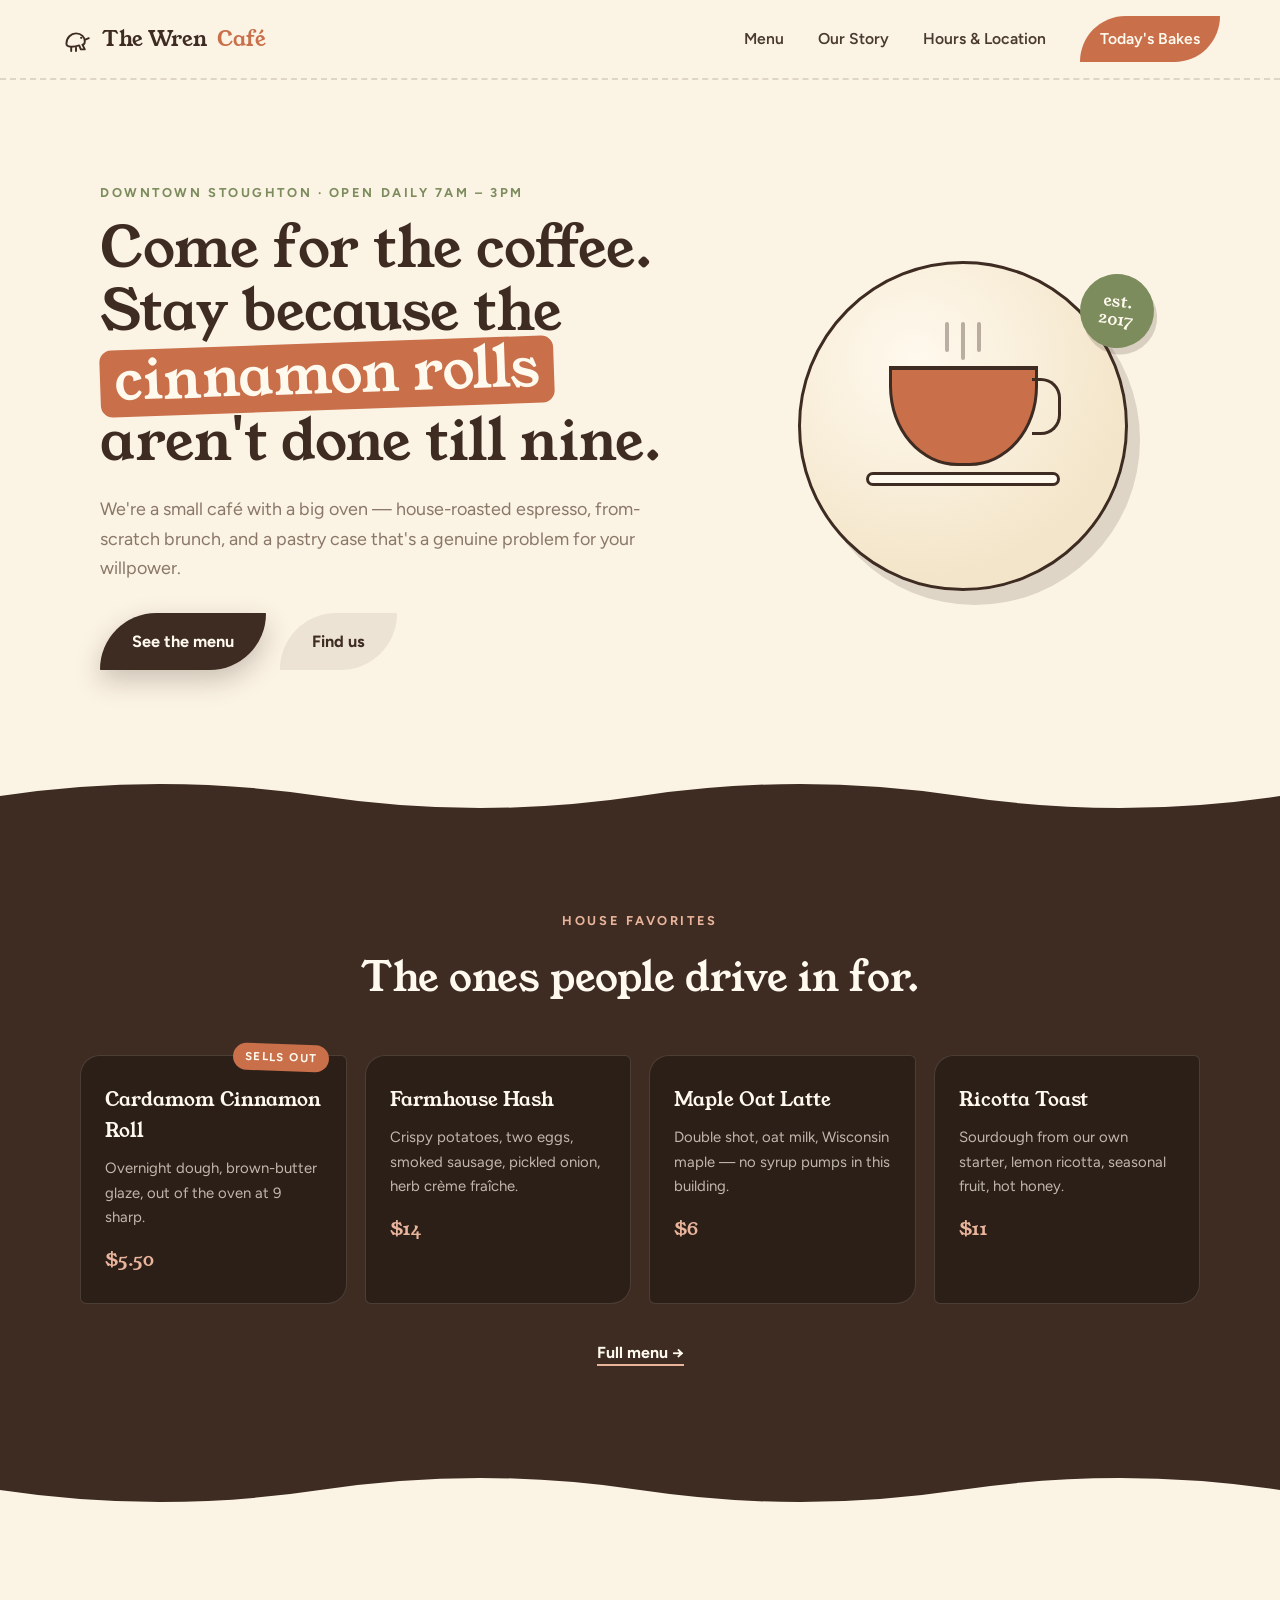
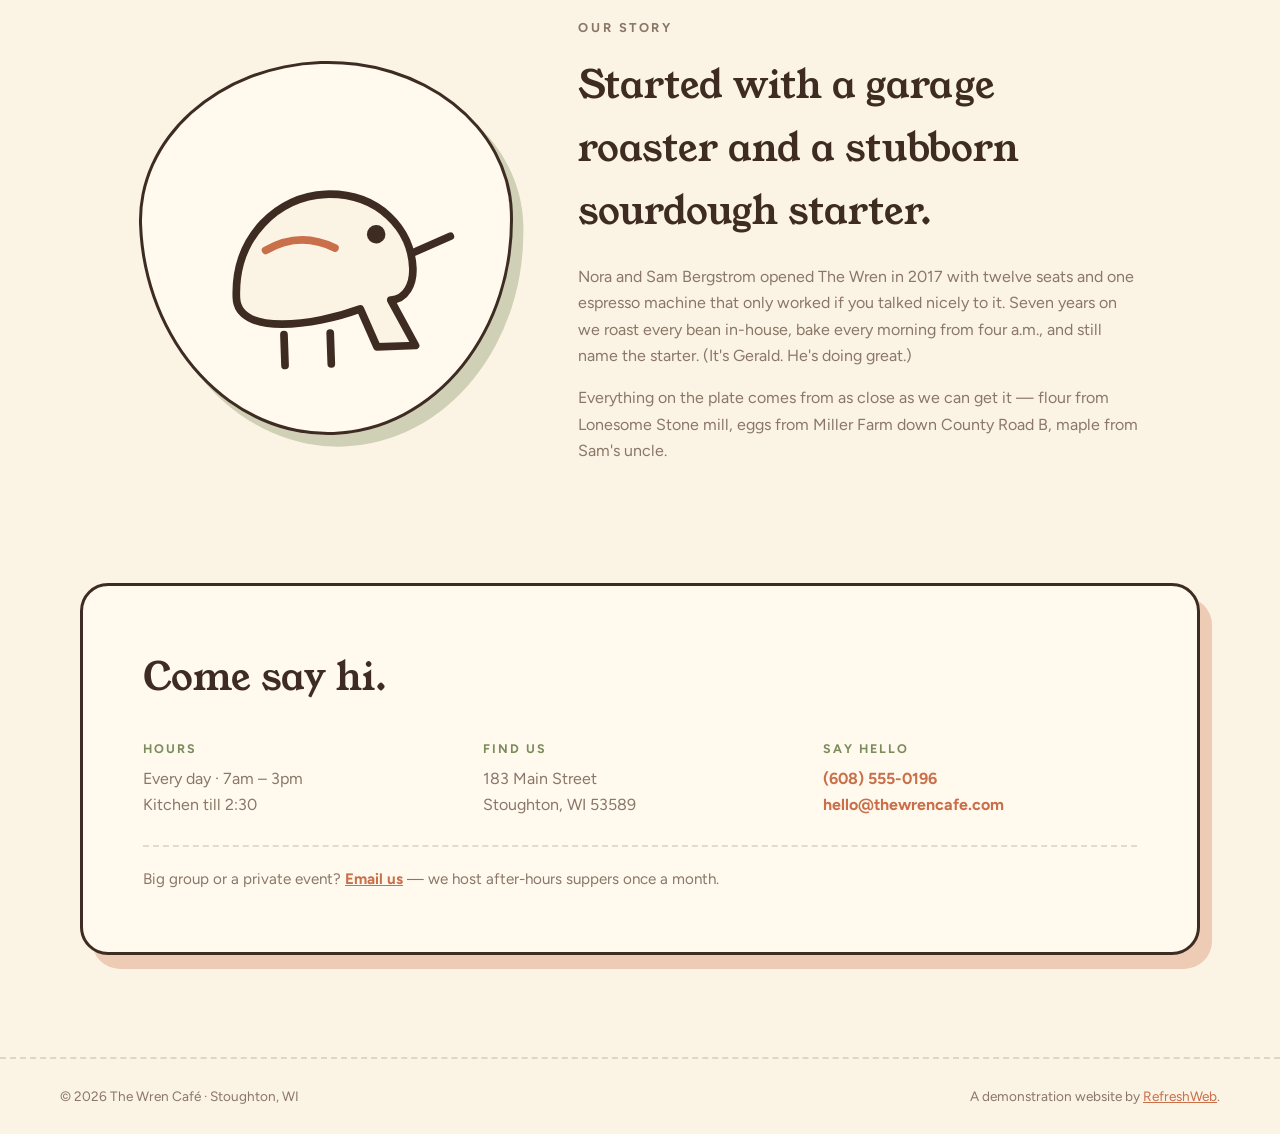
==== index.html @ 2ce8761c "Initial site build Co-Authored-By: Claude Fable 5 <noreply@anthropic.com>" ====
<!DOCTYPE html>
<html lang="en">
<head>
  <meta charset="UTF-8">
  <meta name="viewport" content="width=device-width, initial-scale=1.0">
  <title>The Wren Café — Breakfast, brunch &amp; serious coffee in Stoughton</title>
  <meta name="description" content="A neighborhood café in downtown Stoughton, WI. House-roasted coffee, from-scratch brunch, and pastries that sell out by ten.">
  <link rel="preconnect" href="https://fonts.googleapis.com">
  <link rel="preconnect" href="https://fonts.gstatic.com" crossorigin>
  <link href="https://fonts.googleapis.com/css2?family=Young+Serif&family=Figtree:ital,wght@0,400;0,500;0,600;0,700;1,400&display=swap" rel="stylesheet">
  <link rel="stylesheet" href="styles.css">
  <script>document.documentElement.classList.add("js")</script>
</head>
<body>

  <header class="site-header" id="site-header">
    <a href="index.html" class="brand" id="brand-logo">
      <svg class="brand-mark" viewBox="0 0 40 40" aria-hidden="true">
        <path d="M8 26c0-8 6-13 12-13 7 0 11 5 11 10 0 2-1 4-3 4l3 6h-5l-2-5c-6 2-16 3-16-2z" fill="none" stroke="currentColor" stroke-width="2.4" stroke-linejoin="round"/>
        <circle cx="26.5" cy="18.5" r="1.4" fill="currentColor"/>
        <path d="M31 21l5-2" stroke="currentColor" stroke-width="2.4" stroke-linecap="round"/>
        <path d="M14 31v4M20 31v4" stroke="currentColor" stroke-width="2.4" stroke-linecap="round"/>
      </svg>
      The Wren <span>Café</span>
    </a>
    <nav class="site-nav" id="site-nav">
      <a href="menu.html">Menu</a>
      <a href="index.html#home-story">Our Story</a>
      <a href="index.html#home-visit">Hours &amp; Location</a>
      <a href="menu.html#menu-pastry" class="nav-cta">Today's Bakes</a>
    </nav>
    <button class="nav-toggle" id="nav-toggle" aria-label="Menu"><span></span><span></span></button>
  </header>

  <main>

    <!-- ============ HERO ============ -->
    <section class="hero" id="home-hero">
      <div class="hero-copy">
        <p class="eyebrow reveal">Downtown Stoughton · Open daily 7am – 3pm</p>
        <h1 class="reveal">Come for the coffee.<br>Stay because the <span class="tilt">cinnamon&nbsp;rolls</span> aren't done till nine.</h1>
        <p class="hero-lede reveal">We're a small café with a big oven — house-roasted espresso, from-scratch
          brunch, and a pastry case that's a genuine problem for your willpower.</p>
        <div class="hero-actions reveal">
          <a href="menu.html" class="btn btn-primary">See the menu</a>
          <a href="#home-visit" class="btn btn-soft">Find us</a>
        </div>
      </div>
      <div class="hero-plate reveal" aria-hidden="true">
        <div class="plate">
          <div class="cup">
            <div class="steam"><i></i><i></i><i></i></div>
            <div class="cup-body"></div>
            <div class="saucer"></div>
          </div>
        </div>
        <div class="hero-sticker">est.<br>2017</div>
      </div>
    </section>

    <svg class="wave" viewBox="0 0 1440 60" preserveAspectRatio="none" aria-hidden="true">
      <path d="M0 30 Q 180 0 360 30 T 720 30 T 1080 30 T 1440 30 V60 H0 Z" fill="var(--espresso)"/>
    </svg>

    <!-- ============ FAVORITES ============ -->
    <section class="favorites" id="home-favorites">
      <div class="section-head">
        <p class="eyebrow light reveal">House favorites</p>
        <h2 class="reveal">The ones people drive in for.</h2>
      </div>
      <div class="fav-grid">
        <article class="fav-card reveal" id="fav-cinnamon-roll">
          <span class="fav-badge">sells out</span>
          <h3>Cardamom Cinnamon Roll</h3>
          <p>Overnight dough, brown-butter glaze, out of the oven at 9 sharp.</p>
          <span class="fav-price">$5.50</span>
        </article>
        <article class="fav-card reveal" id="fav-hash">
          <h3>Farmhouse Hash</h3>
          <p>Crispy potatoes, two eggs, smoked sausage, pickled onion, herb crème fraîche.</p>
          <span class="fav-price">$14</span>
        </article>
        <article class="fav-card reveal" id="fav-latte">
          <h3>Maple Oat Latte</h3>
          <p>Double shot, oat milk, Wisconsin maple — no syrup pumps in this building.</p>
          <span class="fav-price">$6</span>
        </article>
        <article class="fav-card reveal" id="fav-toast">
          <h3>Ricotta Toast</h3>
          <p>Sourdough from our own starter, lemon ricotta, seasonal fruit, hot honey.</p>
          <span class="fav-price">$11</span>
        </article>
      </div>
      <a href="menu.html" class="text-link light reveal">Full menu →</a>
    </section>

    <svg class="wave flip" viewBox="0 0 1440 60" preserveAspectRatio="none" aria-hidden="true">
      <path d="M0 30 Q 180 0 360 30 T 720 30 T 1080 30 T 1440 30 V60 H0 Z" fill="var(--espresso)"/>
    </svg>

    <!-- ============ STORY ============ -->
    <section class="story" id="home-story">
      <div class="story-art reveal" aria-hidden="true">
        <div class="story-frame">
          <svg viewBox="0 0 200 200" class="story-wren">
            <path d="M40 130c0-40 30-65 60-65 35 0 55 25 55 50 0 10-5 20-15 20l15 30h-25l-10-25c-30 10-80 15-80-10z" fill="var(--butter)" stroke="var(--espresso)" stroke-width="5" stroke-linejoin="round"/>
            <circle cx="132" cy="92" r="6" fill="var(--espresso)"/>
            <path d="M155 105l25-10" stroke="var(--espresso)" stroke-width="5" stroke-linecap="round"/>
            <path d="M70 155v20M100 155v20" stroke="var(--espresso)" stroke-width="5" stroke-linecap="round"/>
            <path d="M60 100c15-8 30-8 45 0" fill="none" stroke="var(--terracotta)" stroke-width="5" stroke-linecap="round"/>
          </svg>
        </div>
      </div>
      <div class="story-copy">
        <p class="eyebrow reveal">Our story</p>
        <h2 class="reveal">Started with a garage roaster and a stubborn sourdough starter.</h2>
        <p class="reveal">Nora and Sam Bergstrom opened The Wren in 2017 with twelve seats and one
          espresso machine that only worked if you talked nicely to it. Seven years on we roast
          every bean in-house, bake every morning from four a.m., and still name the starter.
          (It's Gerald. He's doing great.)</p>
        <p class="reveal">Everything on the plate comes from as close as we can get it — flour from
          Lonesome Stone mill, eggs from Miller Farm down County Road B, maple from Sam's uncle.</p>
      </div>
    </section>

    <!-- ============ VISIT ============ -->
    <section class="visit" id="home-visit">
      <div class="visit-card reveal">
        <h2>Come say hi.</h2>
        <div class="visit-grid" id="home-hours">
          <div>
            <h4>Hours</h4>
            <p>Every day · 7am – 3pm<br>Kitchen till 2:30</p>
          </div>
          <div>
            <h4>Find us</h4>
            <p id="home-address">183 Main Street<br>Stoughton, WI 53589</p>
          </div>
          <div>
            <h4>Say hello</h4>
            <p><a href="tel:+16085550196">(608) 555-0196</a><br><a href="mailto:hello@thewrencafe.com">hello@thewrencafe.com</a></p>
          </div>
        </div>
        <p class="visit-note">Big group or a private event? <a href="mailto:hello@thewrencafe.com">Email us</a> — we host after-hours suppers once a month.</p>
      </div>
    </section>

  </main>

  <footer class="site-footer">
    <p id="footer-copyright">© <span id="year"></span> The Wren Café · Stoughton, WI</p>
    <p class="footer-fine">A demonstration website by <a href="https://refreshweb.io">RefreshWeb</a>.</p>
  </footer>

  <script src="app.js"></script>
</body>
</html>
---- styles.css ----
/* ————— The Wren Café — warm & organic —————
   Palette: butter cream / espresso / terracotta / sage
   Type: Young Serif (display) + Figtree (body)     */

:root {
  --butter:     #FBF3E4;
  --cream:      #FFF9EE;
  --espresso:   #3E2C22;
  --espresso-d: #2C1F18;
  --terracotta: #C96F4A;
  --terra-soft: #E8B49B;
  --sage:       #7C8C5D;
  --ink:        #4A3A2F;
  --ink-soft:   #8A7767;
  --line:       rgba(62, 44, 34, 0.15);
  --font-display: "Young Serif", Georgia, serif;
  --font-body:    "Figtree", -apple-system, sans-serif;
}

* { margin: 0; padding: 0; box-sizing: border-box; }
html { scroll-behavior: smooth; }

body {
  font-family: var(--font-body);
  background: var(--butter);
  color: var(--ink);
  line-height: 1.65;
  -webkit-font-smoothing: antialiased;
}

h1, h2, h3 { font-family: var(--font-display); font-weight: 400; color: var(--espresso); }
a { color: inherit; }

/* ————— Header ————— */
.site-header {
  position: sticky; top: 0; z-index: 40;
  display: flex; align-items: center; justify-content: space-between;
  padding: 16px clamp(20px, 5vw, 60px);
  background: color-mix(in srgb, var(--butter) 90%, transparent);
  backdrop-filter: blur(10px);
  border-bottom: 2px dashed var(--line);
}

.brand {
  display: flex; align-items: center; gap: 10px;
  font-family: var(--font-display); font-size: 1.3rem; color: var(--espresso);
  text-decoration: none;
}
.brand span { color: var(--terracotta); }
.brand-mark { width: 32px; height: 32px; color: var(--espresso); }

.site-nav { display: flex; align-items: center; gap: clamp(18px, 3vw, 34px); }
.site-nav a {
  text-decoration: none; font-weight: 600; font-size: 0.98rem; color: var(--ink);
  transition: color 0.2s;
}
.site-nav a:hover { color: var(--terracotta); }
.nav-cta {
  background: var(--terracotta); color: var(--cream) !important;
  padding: 10px 20px; border-radius: 999px 8px 999px 8px;
  transition: border-radius 0.25s ease, background 0.2s !important;
}
.nav-cta:hover { border-radius: 8px 999px 8px 999px; background: #b55e3b; }

.nav-toggle { display: none; }

/* ————— Buttons & links ————— */
.btn {
  display: inline-block; text-decoration: none; text-align: center; cursor: pointer; border: none;
  font-family: var(--font-body); font-weight: 700; font-size: 1.02rem;
  padding: 15px 32px; border-radius: 999px 12px 999px 12px;
  transition: border-radius 0.25s ease, transform 0.2s ease, background 0.2s;
}
.btn:hover { border-radius: 12px 999px 12px 999px; transform: translateY(-2px); }
.btn-primary { background: var(--espresso); color: var(--cream); box-shadow: 0 10px 26px rgba(62, 44, 34, 0.25); }
.btn-primary:hover { background: var(--espresso-d); }
.btn-soft { background: rgba(62, 44, 34, 0.08); color: var(--espresso); }

.eyebrow {
  font-size: 0.8rem; font-weight: 700; letter-spacing: 0.2em; text-transform: uppercase;
  color: var(--sage); margin-bottom: 14px;
}
.eyebrow.light { color: var(--terra-soft); }

.text-link { font-weight: 700; color: var(--espresso); text-decoration: none; border-bottom: 2px solid var(--terracotta); padding-bottom: 2px; }
.text-link.light { color: var(--cream); border-color: var(--terra-soft); }

/* ————— Hero ————— */
.hero {
  display: grid; grid-template-columns: 1.15fr 0.85fr; align-items: center;
  gap: clamp(24px, 5vw, 60px);
  max-width: 1200px; margin: 0 auto;
  padding: clamp(48px, 8vw, 104px) clamp(20px, 5vw, 60px);
}

.hero h1 {
  font-size: clamp(2.1rem, 4.8vw, 3.5rem); line-height: 1.12; margin-bottom: 22px;
}
.tilt {
  display: inline-block; background: var(--terracotta); color: var(--cream);
  padding: 0 14px 4px; border-radius: 12px; transform: rotate(-2deg);
}
.hero-lede { font-size: 1.12rem; color: var(--ink-soft); max-width: 50ch; margin-bottom: 30px; }
.hero-actions { display: flex; gap: 14px; flex-wrap: wrap; }

/* hero art — CSS coffee cup */
.hero-plate { position: relative; display: grid; place-items: center; }
.plate {
  width: clamp(240px, 26vw, 330px); aspect-ratio: 1; border-radius: 50%;
  background: radial-gradient(circle at 35% 30%, var(--cream), #F3E5C9 70%);
  border: 3px solid var(--espresso);
  display: grid; place-items: center;
  box-shadow: 12px 14px 0 rgba(62, 44, 34, 0.15);
}
.cup { position: relative; width: 46%; }
.cup-body {
  width: 100%; aspect-ratio: 1.5; border-radius: 0 0 46% 46% / 0 0 80% 80%;
  background: var(--terracotta); border: 3px solid var(--espresso); border-top-width: 4px;
  position: relative;
}
.cup-body::after {
  content: ""; position: absolute; right: -26px; top: 8%;
  width: 26px; height: 55%; border: 3px solid var(--espresso); border-left: none;
  border-radius: 0 20px 20px 0;
}
.saucer {
  width: 130%; height: 14px; margin: 6px 0 0 -15%;
  background: var(--cream); border: 3px solid var(--espresso); border-radius: 999px;
}
.steam { position: absolute; top: -44px; left: 0; right: 0; display: flex; justify-content: center; gap: 12px; }
.steam i {
  width: 4px; height: 30px; border-radius: 4px; background: var(--espresso); opacity: 0.35;
  animation: steam 2.6s ease-in-out infinite;
}
.steam i:nth-child(2) { animation-delay: 0.5s; height: 38px; }
.steam i:nth-child(3) { animation-delay: 1s; }
@keyframes steam {
  0%, 100% { transform: translateY(0) scaleY(0.9); opacity: 0.15; }
  50%      { transform: translateY(-8px) scaleY(1.1); opacity: 0.4; }
}
.hero-sticker {
  position: absolute; top: 4%; right: 6%;
  width: 74px; aspect-ratio: 1; border-radius: 50%;
  background: var(--sage); color: var(--cream);
  font-family: var(--font-display); font-size: 1rem; line-height: 1.1;
  display: grid; place-content: center; text-align: center;
  transform: rotate(8deg);
  box-shadow: 4px 6px 0 rgba(62, 44, 34, 0.18);
}

/* ————— Wave dividers ————— */
.wave { display: block; width: 100%; height: 48px; }
.wave.flip { transform: scaleY(-1); }

/* ————— Favorites (dark band) ————— */
.favorites {
  background: var(--espresso); color: var(--cream);
  padding: clamp(48px, 7vw, 90px) clamp(20px, 5vw, 60px) clamp(56px, 8vw, 100px);
  text-align: center;
}
.section-head { max-width: 680px; margin: 0 auto 44px; }
.section-head h2 { font-size: clamp(1.7rem, 3.4vw, 2.5rem); color: var(--cream); }

.fav-grid {
  display: grid; grid-template-columns: repeat(auto-fit, minmax(230px, 1fr));
  gap: 18px; max-width: 1120px; margin: 0 auto 36px; text-align: left;
}
.fav-card {
  position: relative;
  background: var(--espresso-d); border: 1px solid rgba(251, 243, 228, 0.14);
  border-radius: 20px 6px 20px 6px; padding: 28px 24px;
  transition: transform 0.22s ease, border-color 0.22s;
}
.fav-card:hover { transform: translateY(-6px) rotate(-0.5deg); border-color: var(--terra-soft); }
.fav-badge {
  position: absolute; top: -12px; right: 16px;
  background: var(--terracotta); color: var(--cream);
  font-size: 0.72rem; font-weight: 700; letter-spacing: 0.12em; text-transform: uppercase;
  padding: 4px 12px; border-radius: 999px; transform: rotate(2deg);
}
.fav-card h3 { color: var(--cream); font-size: 1.18rem; margin-bottom: 10px; }
.fav-card p { font-size: 0.93rem; color: rgba(251, 243, 228, 0.72); margin-bottom: 16px; }
.fav-price { font-family: var(--font-display); color: var(--terra-soft); font-size: 1.1rem; }

/* ————— Story ————— */
.story {
  display: grid; grid-template-columns: 0.8fr 1.2fr; align-items: center;
  gap: clamp(28px, 5vw, 72px);
  max-width: 1120px; margin: 0 auto;
  padding: clamp(56px, 8vw, 104px) clamp(20px, 5vw, 60px);
}
.story-frame {
  background: var(--cream); border: 3px solid var(--espresso);
  border-radius: 50% 50% 50% 50% / 42% 42% 58% 58%;
  padding: 8%;
  box-shadow: 10px 12px 0 rgba(124, 140, 93, 0.35);
  transform: rotate(-2deg);
}
.story-wren { display: block; width: 100%; }
.story-copy h2 { font-size: clamp(1.7rem, 3.2vw, 2.4rem); margin-bottom: 20px; }
.story-copy p { color: var(--ink-soft); margin-bottom: 16px; max-width: 58ch; }

/* ————— Visit ————— */
.visit { padding: 0 clamp(20px, 5vw, 60px) clamp(64px, 8vw, 110px); }
.visit-card {
  max-width: 1120px; margin: 0 auto;
  background: var(--cream); border: 3px solid var(--espresso);
  border-radius: 28px; padding: clamp(32px, 5vw, 60px);
  box-shadow: 12px 14px 0 rgba(201, 111, 74, 0.3);
}
.visit-card h2 { font-size: clamp(1.7rem, 3.2vw, 2.4rem); margin-bottom: 30px; }
.visit-grid { display: grid; grid-template-columns: repeat(auto-fit, minmax(200px, 1fr)); gap: 26px; margin-bottom: 26px; }
.visit-grid h4 {
  font-family: var(--font-body); font-size: 0.78rem; font-weight: 700;
  letter-spacing: 0.16em; text-transform: uppercase; color: var(--sage); margin-bottom: 6px;
}
.visit-grid p { color: var(--ink-soft); }
.visit-grid a { color: var(--terracotta); font-weight: 700; text-decoration: none; }
.visit-note { border-top: 2px dashed var(--line); padding-top: 20px; color: var(--ink-soft); font-size: 0.95rem; }
.visit-note a { color: var(--terracotta); font-weight: 700; }

/* ————— Footer ————— */
.site-footer {
  border-top: 2px dashed var(--line);
  padding: 26px clamp(20px, 5vw, 60px);
  display: flex; justify-content: space-between; flex-wrap: wrap; gap: 10px;
  font-size: 0.85rem; color: var(--ink-soft);
}
.footer-fine a { color: var(--terracotta); }

/* ————— Menu page ————— */
.page-hero { max-width: 760px; margin: 0 auto; text-align: center; padding: clamp(48px, 7vw, 84px) clamp(20px, 5vw, 60px) clamp(24px, 4vw, 48px); }
.page-hero h1 { font-size: clamp(2.1rem, 4.4vw, 3.2rem); margin-bottom: 16px; }
.page-hero p { color: var(--ink-soft); }

.menu-section { max-width: 820px; margin: 0 auto; padding: clamp(24px, 4vw, 44px) clamp(20px, 5vw, 60px); }
.menu-section h2 {
  font-size: clamp(1.5rem, 3vw, 2rem); margin-bottom: 6px;
  display: flex; align-items: baseline; gap: 14px;
}
.menu-section h2::after { content: ""; flex: 1; border-bottom: 2px dashed var(--line); }
.menu-note { color: var(--sage); font-weight: 600; font-size: 0.92rem; margin-bottom: 24px; }

.menu-list { list-style: none; display: grid; gap: 18px; }
.menu-list li { display: grid; grid-template-columns: 1fr auto; gap: 4px 18px; }
.menu-list strong { font-weight: 700; color: var(--espresso); font-size: 1.04rem; }
.menu-list em { grid-column: 1; font-style: normal; color: var(--ink-soft); font-size: 0.94rem; }
.menu-price { font-family: var(--font-display); color: var(--terracotta); white-space: nowrap; }

.menu-flag {
  display: inline-block; margin-left: 8px; transform: rotate(-1deg);
  background: var(--sage); color: var(--cream);
  font-size: 0.68rem; font-weight: 700; letter-spacing: 0.1em; text-transform: uppercase;
  padding: 2px 10px; border-radius: 999px; vertical-align: middle;
}
.menu-flag.hot { background: var(--terracotta); }

/* ————— Reveal ————— */
.js .reveal { opacity: 0; transform: translateY(20px); transition: opacity 0.7s ease, transform 0.7s ease; }
.reveal.in { opacity: 1; transform: none; }

/* ————— Mobile ————— */
@media (max-width: 860px) {
  .hero { grid-template-columns: 1fr; }
  .hero-plate { order: -1; }
  .plate { width: 200px; box-shadow: 8px 9px 0 rgba(62, 44, 34, 0.15); }
  .hero-sticker { width: 60px; font-size: 0.85rem; }
  .story { grid-template-columns: 1fr; }
  .story-art { max-width: 250px; margin: 0 auto; }

  .site-nav {
    position: fixed; inset: 66px 0 auto 0; z-index: 39;
    flex-direction: column; align-items: stretch; gap: 0;
    background: var(--butter); border-bottom: 2px dashed var(--line);
    display: none; padding: 8px 20px 20px;
  }
  .site-nav.open { display: flex; }
  .site-nav a { padding: 14px 4px; font-size: 1.08rem; border-bottom: 1px dashed var(--line); }
  .site-nav a:last-child { border-bottom: none; }
  .nav-cta { text-align: center; margin-top: 12px; }

  .nav-toggle {
    display: flex; flex-direction: column; gap: 5px;
    background: none; border: none; cursor: pointer; padding: 8px;
  }
  .nav-toggle span { width: 22px; height: 2.5px; border-radius: 2px; background: var(--espresso); transition: transform 0.2s; }
  .nav-toggle.open span:first-child { transform: translateY(3.75px) rotate(45deg); }
  .nav-toggle.open span:last-child { transform: translateY(-3.75px) rotate(-45deg); }
}
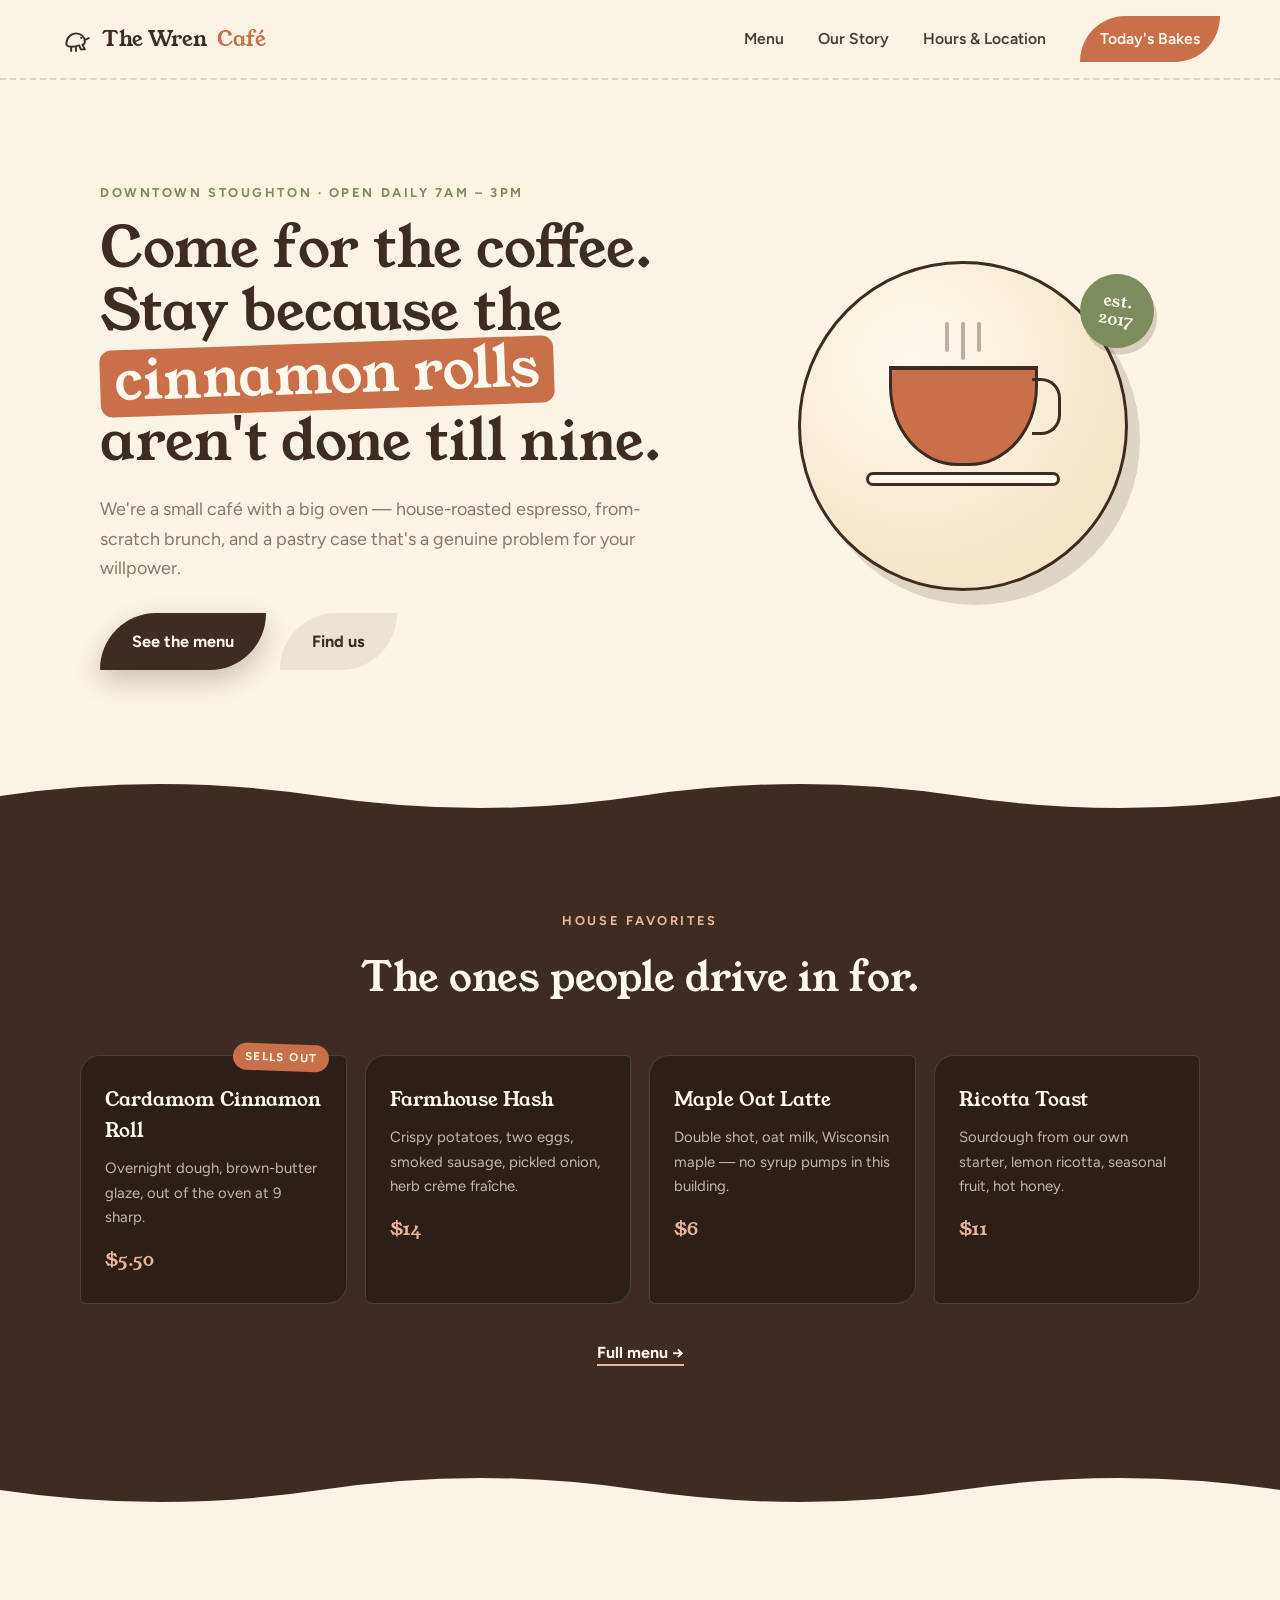
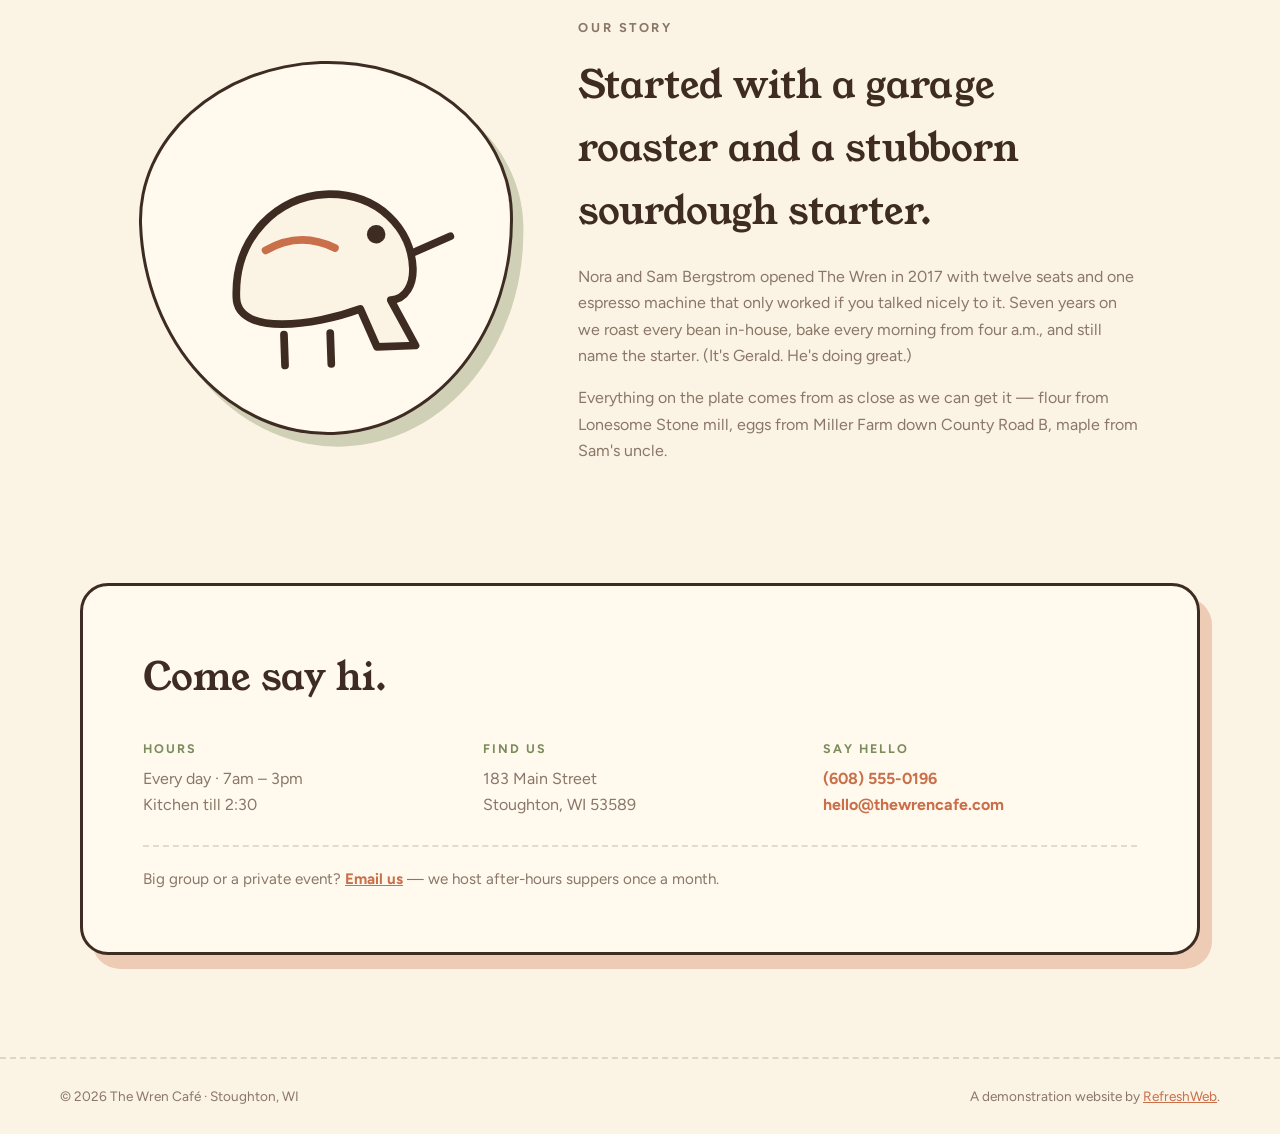
==== commit a98f98ad: "Add explicit protected-logo marker and semantic alert tokens data-rw-protected="brand-logo" on the h" ====
--- a/index.html
+++ b/index.html
@@ -14,7 +14,7 @@
 <body>
 
   <header class="site-header" id="site-header">
-    <a href="index.html" class="brand" id="brand-logo">
+    <a href="index.html" class="brand" id="brand-logo" data-rw-protected="brand-logo">
       <svg class="brand-mark" viewBox="0 0 40 40" aria-hidden="true">
         <path d="M8 26c0-8 6-13 12-13 7 0 11 5 11 10 0 2-1 4-3 4l3 6h-5l-2-5c-6 2-16 3-16-2z" fill="none" stroke="currentColor" stroke-width="2.4" stroke-linejoin="round"/>
         <circle cx="26.5" cy="18.5" r="1.4" fill="currentColor"/>
--- a/styles.css
+++ b/styles.css
@@ -13,6 +13,15 @@
   --ink:        #4A3A2F;
   --ink-soft:   #8A7767;
   --line:       rgba(62, 44, 34, 0.15);
+
+  /* Semantic status tokens — derived from the site's own palette so
+     alerts/success/error states stay on-brand instead of using generic
+     red/green/yellow. */
+  --success: var(--sage);     /* existing muted sage green */
+  --warning: var(--terra-soft); /* existing pale peach, soft warning tone */
+  --error:   #A85A3A;         /* deeper terracotta, distinct from decorative --terracotta */
+  --info:    var(--terra-soft);
+
   --font-display: "Young Serif", Georgia, serif;
   --font-body:    "Figtree", -apple-system, sans-serif;
 }
@@ -32,13 +41,20 @@
 a { color: inherit; }
 
 /* ————— Header ————— */
+/* backdrop-filter lives on ::before (a sibling of .site-nav in the box
+   tree), NOT on .site-header itself — putting it on the header would make
+   the header the containing block for its fixed-position .site-nav child
+   on mobile, collapsing the full-screen menu to the header's own height. */
 .site-header {
   position: sticky; top: 0; z-index: 40;
   display: flex; align-items: center; justify-content: space-between;
   padding: 16px clamp(20px, 5vw, 60px);
+  border-bottom: 2px dashed var(--line);
+}
+.site-header::before {
+  content: ""; position: absolute; inset: 0; z-index: -1;
   background: color-mix(in srgb, var(--butter) 90%, transparent);
   backdrop-filter: blur(10px);
-  border-bottom: 2px dashed var(--line);
 }
 
 .brand {
@@ -249,9 +265,12 @@
 
 .menu-flag {
   display: inline-block; margin-left: 8px; transform: rotate(-1deg);
-  background: var(--sage); color: var(--cream);
+  background: #22a74a; color: var(--cream);
   font-size: 0.68rem; font-weight: 700; letter-spacing: 0.1em; text-transform: uppercase;
   padding: 2px 10px; border-radius: 999px; vertical-align: middle;
+}
+.menu-flag:has-text("sale") {
+  background: #22a74a;
 }
 .menu-flag.hot { background: var(--terracotta); }
 
@@ -269,7 +288,7 @@
   .story-art { max-width: 250px; margin: 0 auto; }
 
   .site-nav {
-    position: fixed; inset: 66px 0 auto 0; z-index: 39;
+    position: fixed; inset: 66px 0 0 0; z-index: 39; overflow-y: auto;
     flex-direction: column; align-items: stretch; gap: 0;
     background: var(--butter); border-bottom: 2px dashed var(--line);
     display: none; padding: 8px 20px 20px;
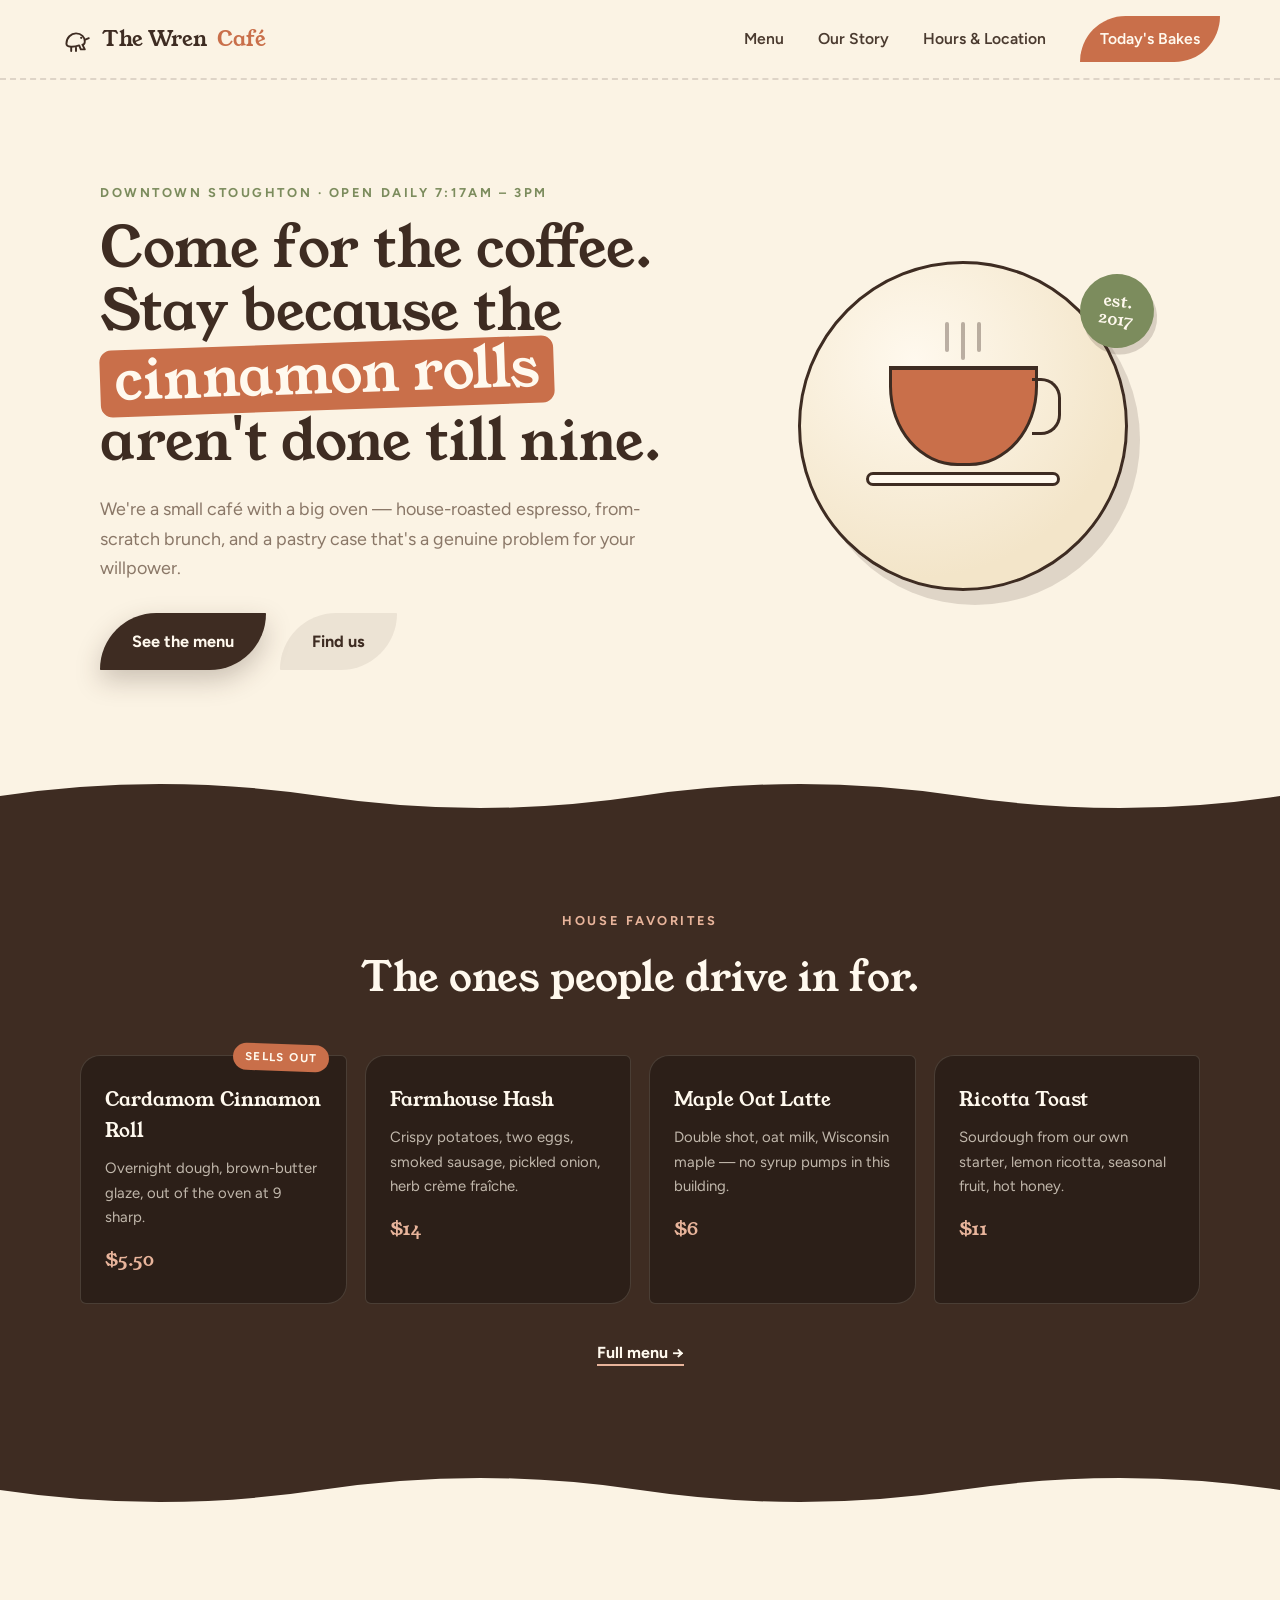
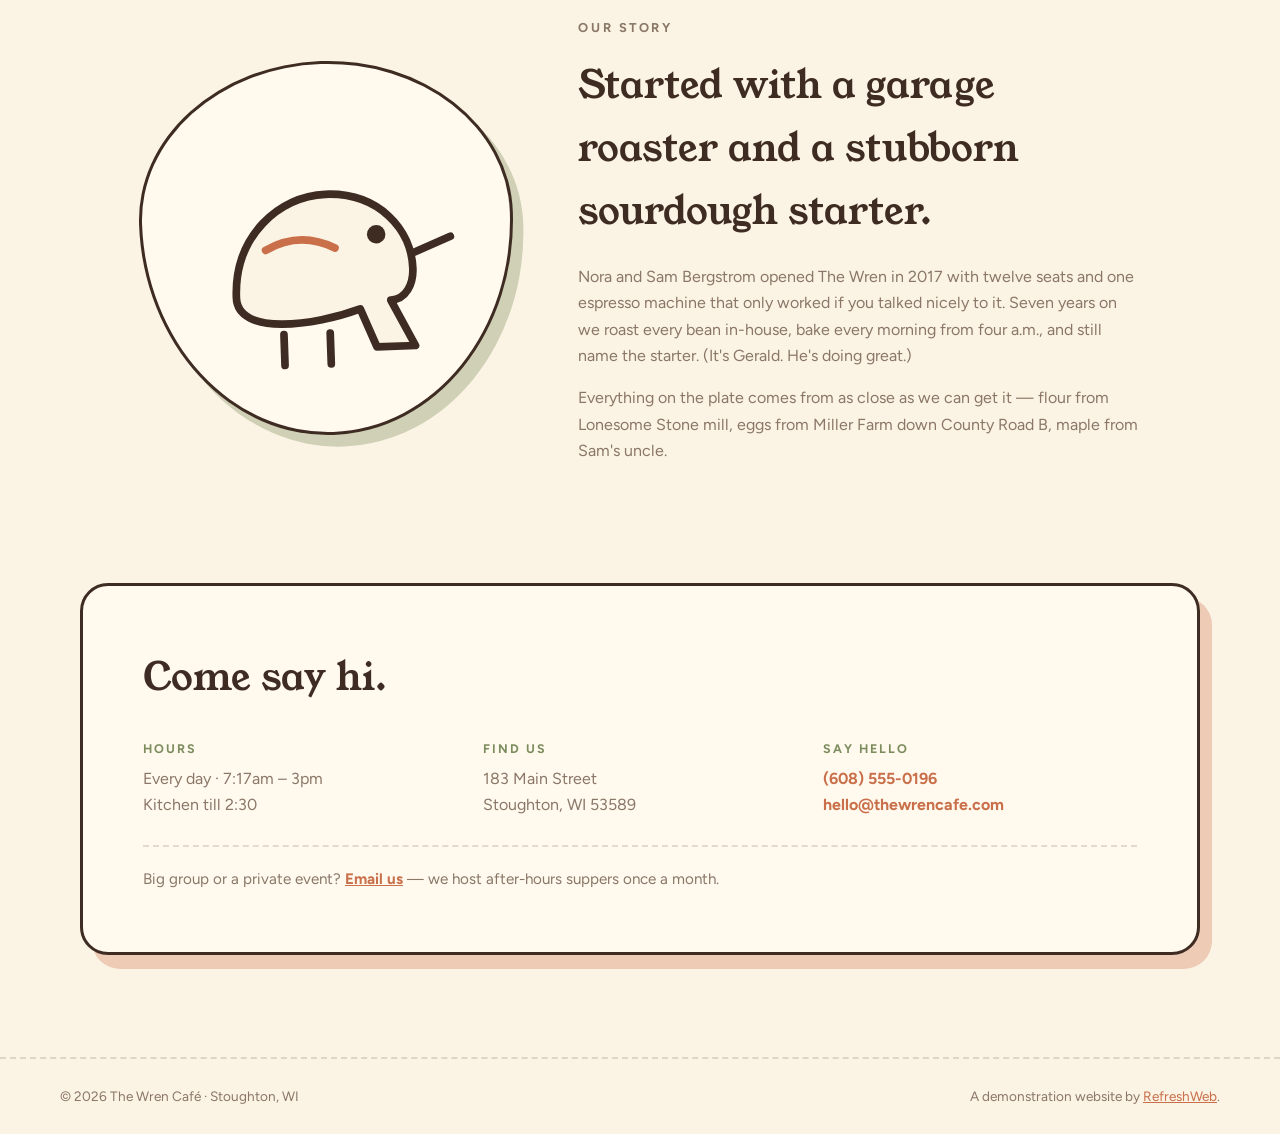
==== commit db64e199: "RefreshWeb: Change business opening time from 7am to 7:17am across all mentions on the site." ====
--- a/index.html
+++ b/index.html
@@ -37,7 +37,7 @@
     <!-- ============ HERO ============ -->
     <section class="hero" id="home-hero">
       <div class="hero-copy">
-        <p class="eyebrow reveal">Downtown Stoughton · Open daily 7am – 3pm</p>
+        <p class="eyebrow reveal">Downtown Stoughton · Open daily 7:17am – 3pm</p>
         <h1 class="reveal">Come for the coffee.<br>Stay because the <span class="tilt">cinnamon&nbsp;rolls</span> aren't done till nine.</h1>
         <p class="hero-lede reveal">We're a small café with a big oven — house-roasted espresso, from-scratch
           brunch, and a pastry case that's a genuine problem for your willpower.</p>
@@ -130,7 +130,7 @@
         <div class="visit-grid" id="home-hours">
           <div>
             <h4>Hours</h4>
-            <p>Every day · 7am – 3pm<br>Kitchen till 2:30</p>
+            <p>Every day · 7:17am – 3pm<br>Kitchen till 2:30</p>
           </div>
           <div>
             <h4>Find us</h4>
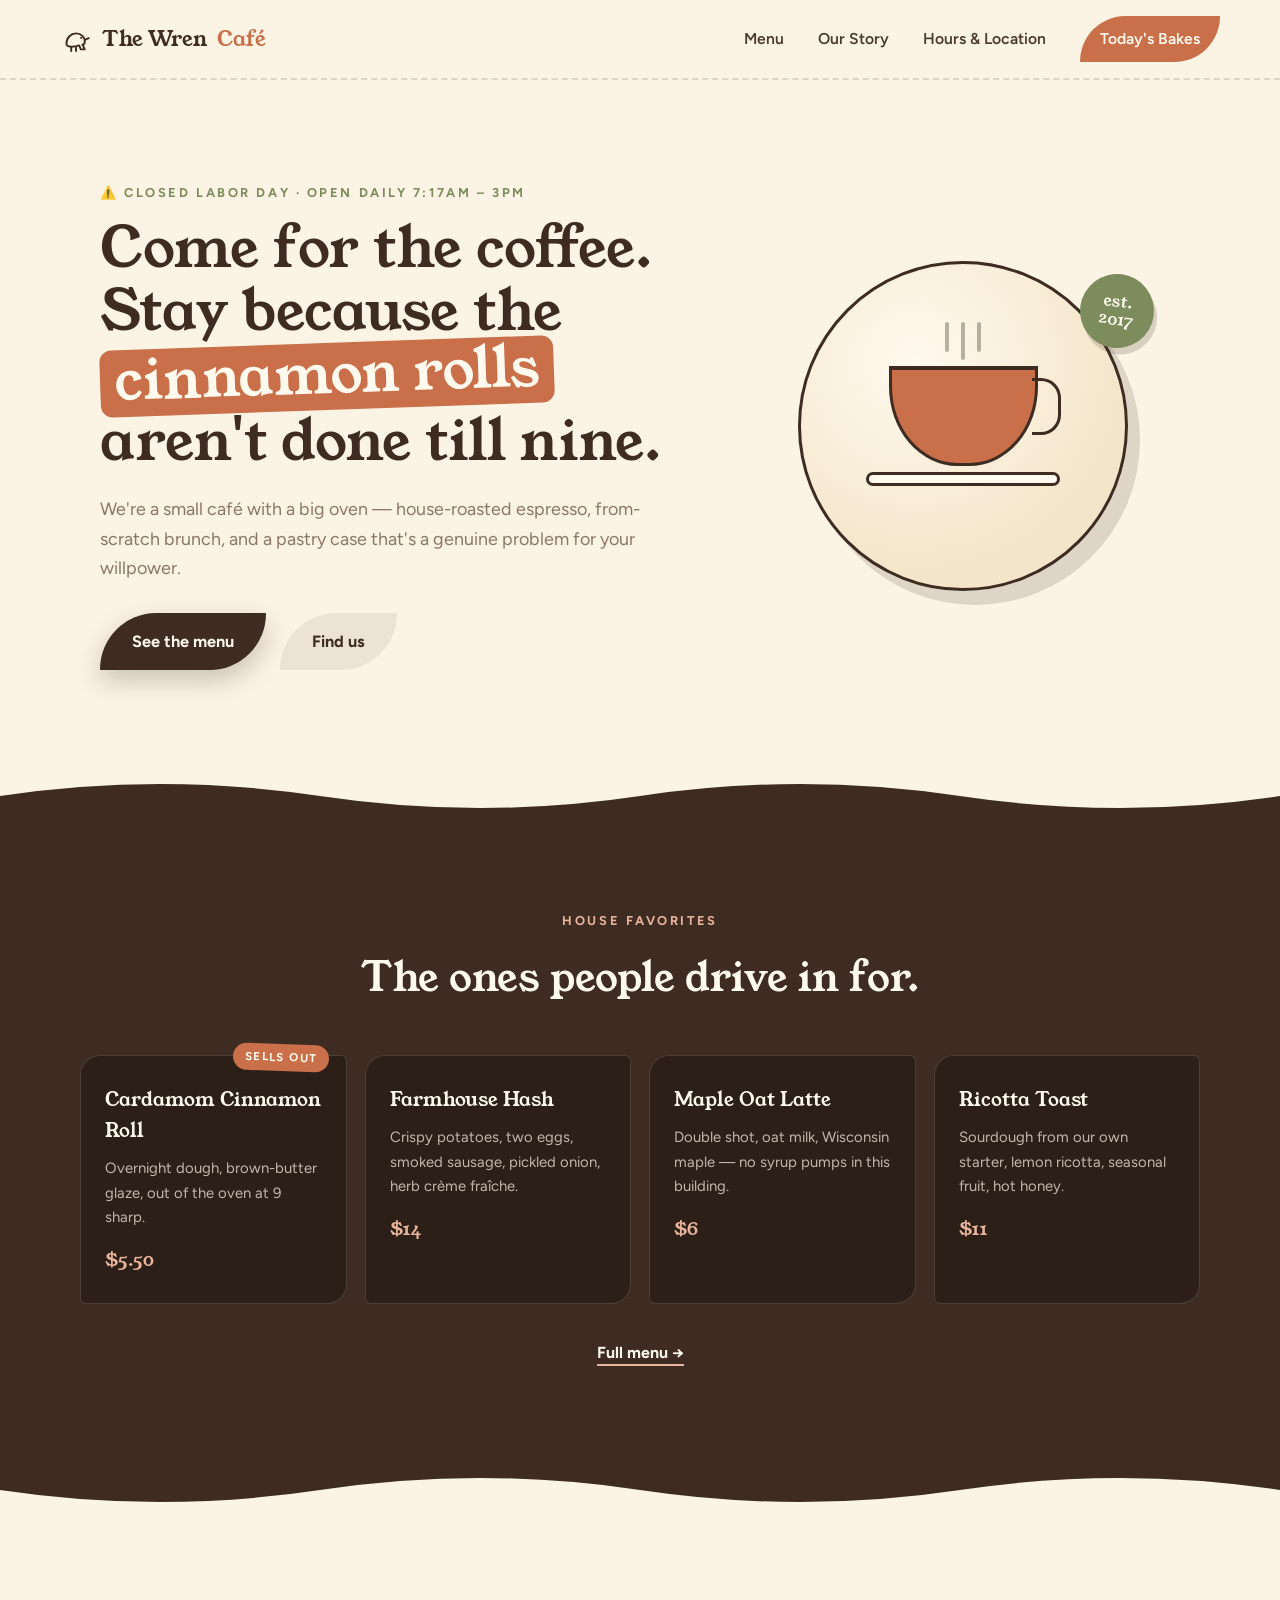
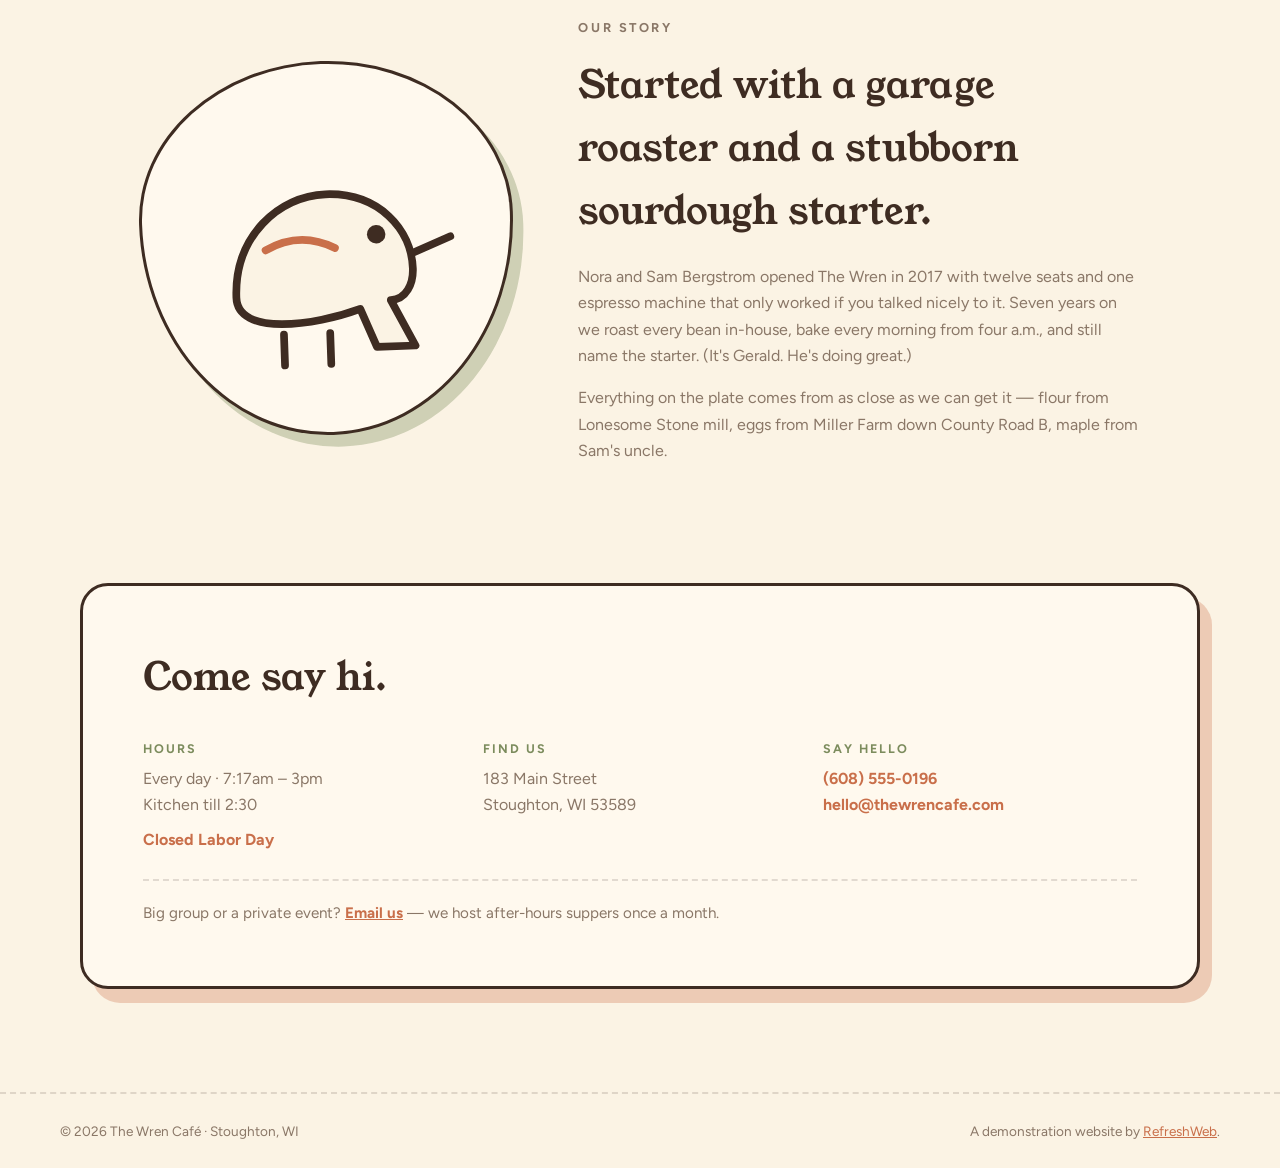
==== commit fd910cd5: "RefreshWeb: Add Labor Day closure announcement to home page hero section and add closure notice to h" ====
--- a/index.html
+++ b/index.html
@@ -37,7 +37,7 @@
     <!-- ============ HERO ============ -->
     <section class="hero" id="home-hero">
       <div class="hero-copy">
-        <p class="eyebrow reveal">Downtown Stoughton · Open daily 7:17am – 3pm</p>
+        <p class="eyebrow reveal">⚠️ Closed Labor Day · Open daily 7:17am – 3pm</p>
         <h1 class="reveal">Come for the coffee.<br>Stay because the <span class="tilt">cinnamon&nbsp;rolls</span> aren't done till nine.</h1>
         <p class="hero-lede reveal">We're a small café with a big oven — house-roasted espresso, from-scratch
           brunch, and a pastry case that's a genuine problem for your willpower.</p>
@@ -130,7 +130,7 @@
         <div class="visit-grid" id="home-hours">
           <div>
             <h4>Hours</h4>
-            <p>Every day · 7:17am – 3pm<br>Kitchen till 2:30</p>
+            <p>Every day · 7:17am – 3pm<br>Kitchen till 2:30<br><em style="color: var(--terracotta); font-weight: 700; display: block; margin-top: 8px; font-style: normal;">Closed Labor Day</em></p>
           </div>
           <div>
             <h4>Find us</h4>
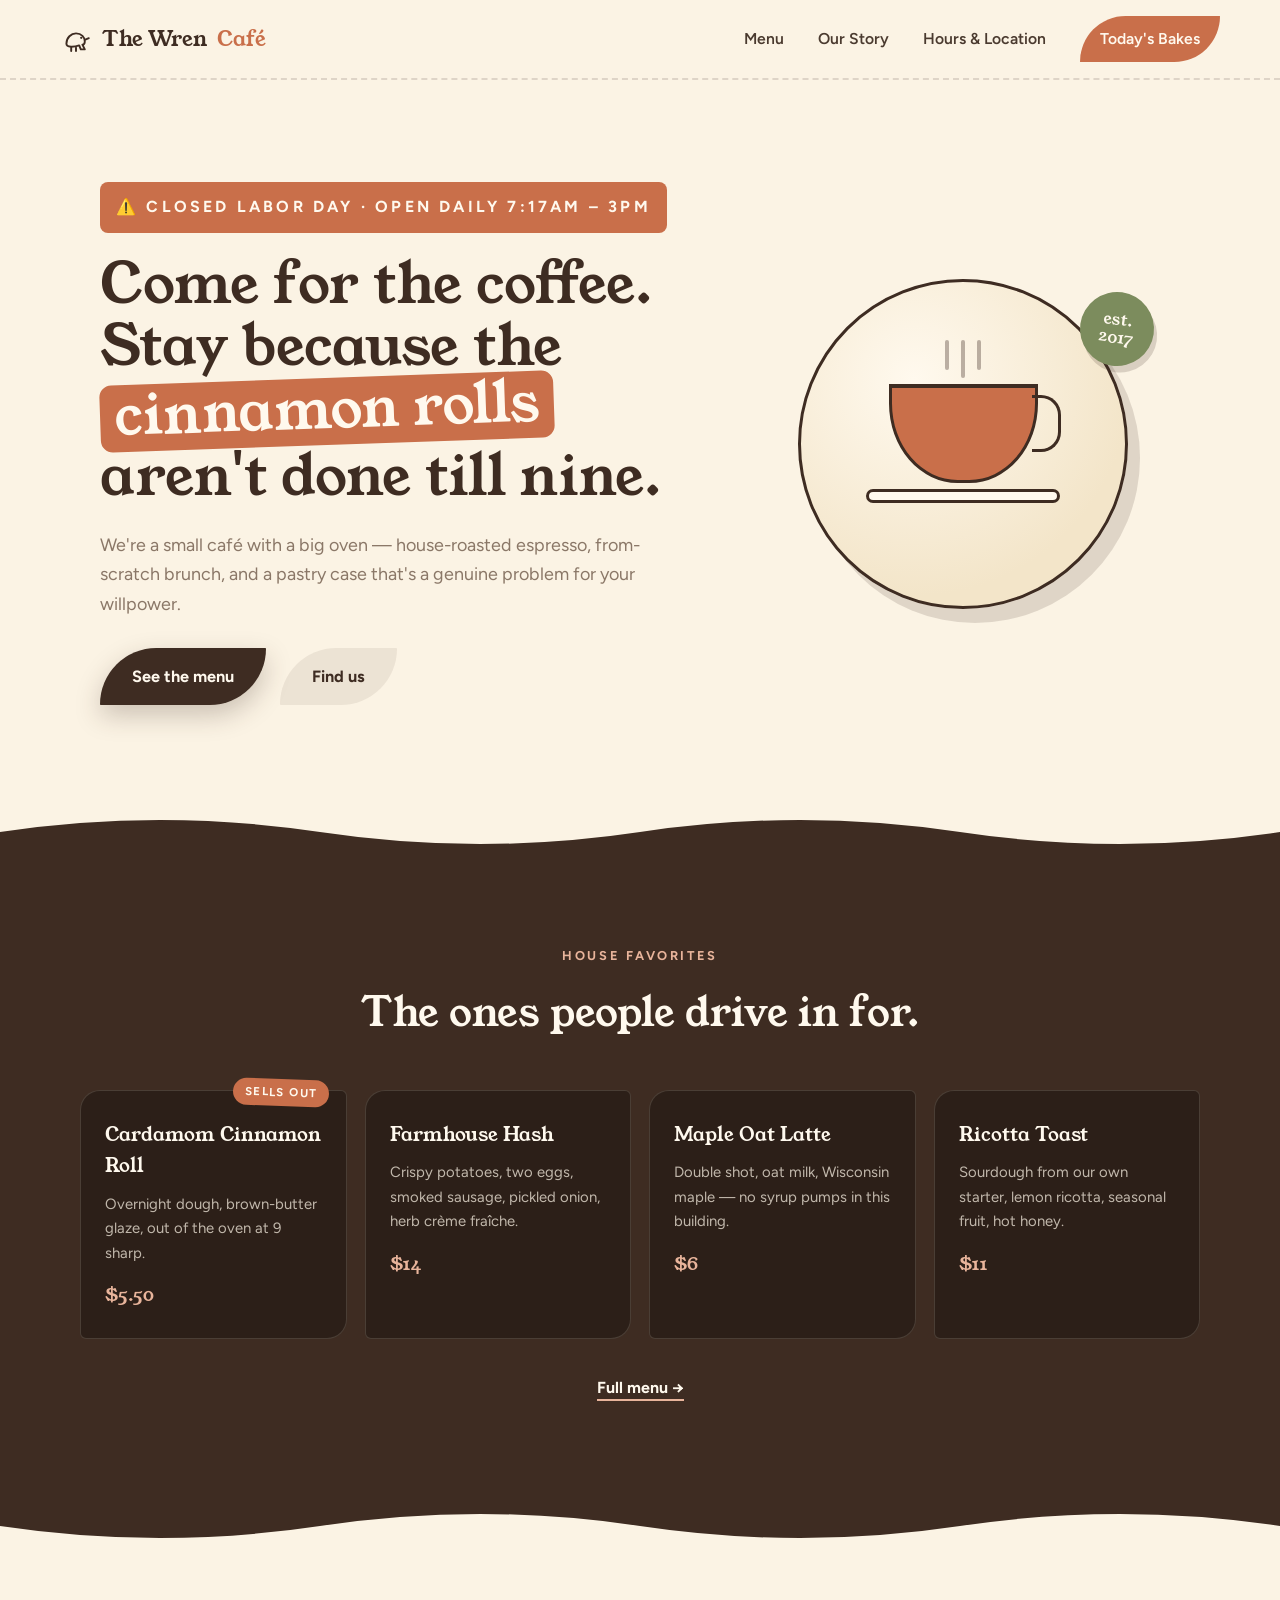
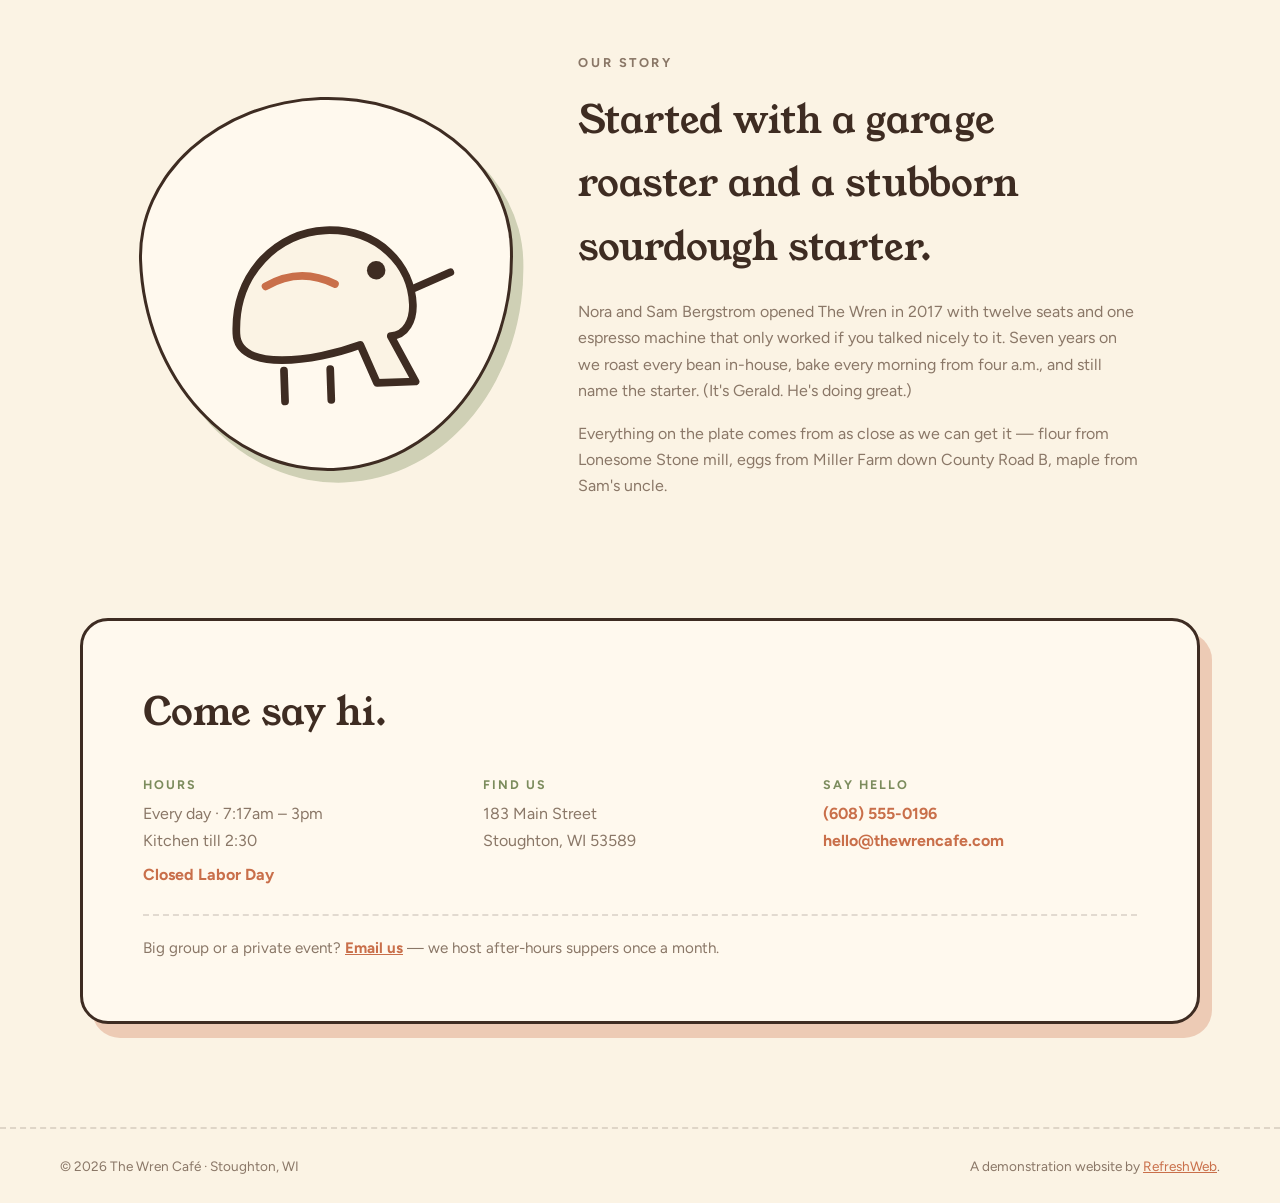
==== commit 336d4a23: "RefreshWeb: Increase visual prominence of the Labor Day closure announcement in the hero section by " ====
--- a/index.html
+++ b/index.html
@@ -37,7 +37,7 @@
     <!-- ============ HERO ============ -->
     <section class="hero" id="home-hero">
       <div class="hero-copy">
-        <p class="eyebrow reveal">⚠️ Closed Labor Day · Open daily 7:17am – 3pm</p>
+        <p class="eyebrow reveal" style="font-size: 1rem; background: var(--terracotta); color: var(--cream); padding: 12px 16px; border-radius: 8px; display: inline-block; margin-bottom: 20px;">⚠️ Closed Labor Day · Open daily 7:17am – 3pm</p>
         <h1 class="reveal">Come for the coffee.<br>Stay because the <span class="tilt">cinnamon&nbsp;rolls</span> aren't done till nine.</h1>
         <p class="hero-lede reveal">We're a small café with a big oven — house-roasted espresso, from-scratch
           brunch, and a pastry case that's a genuine problem for your willpower.</p>
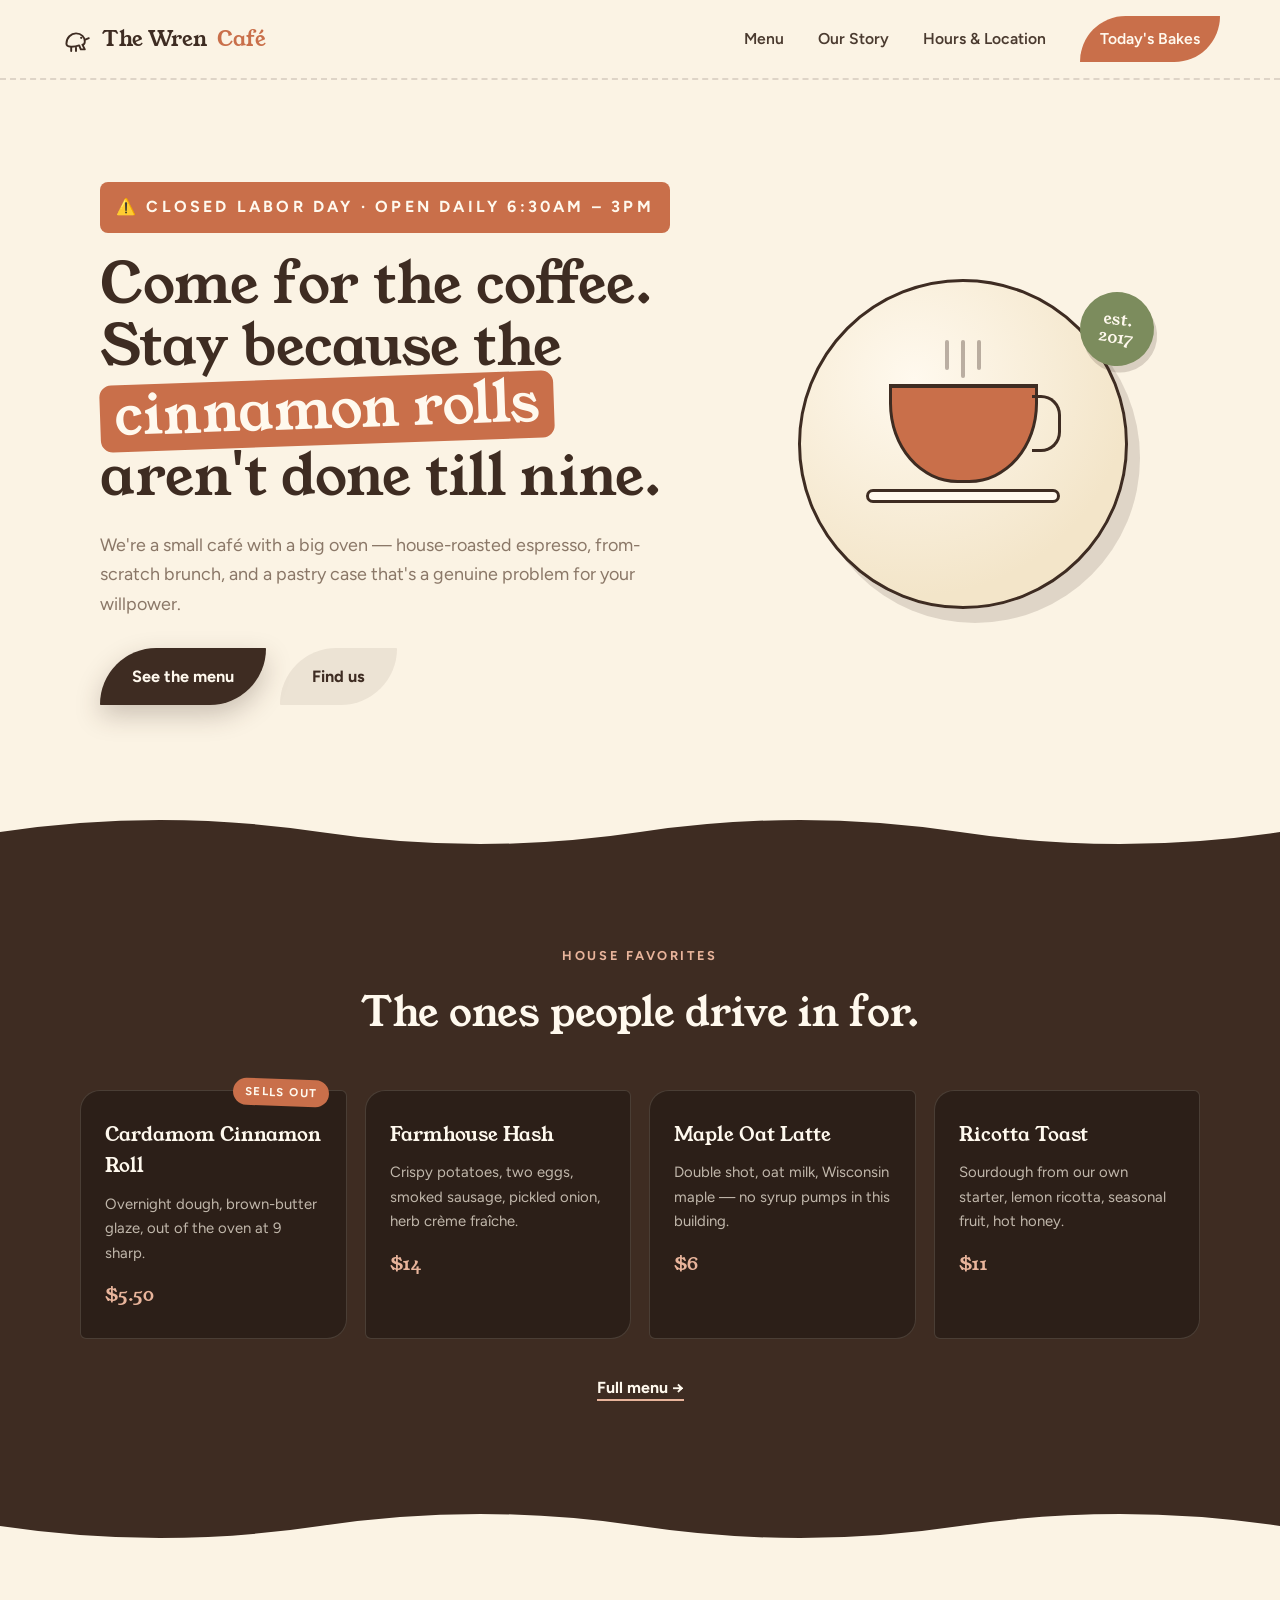
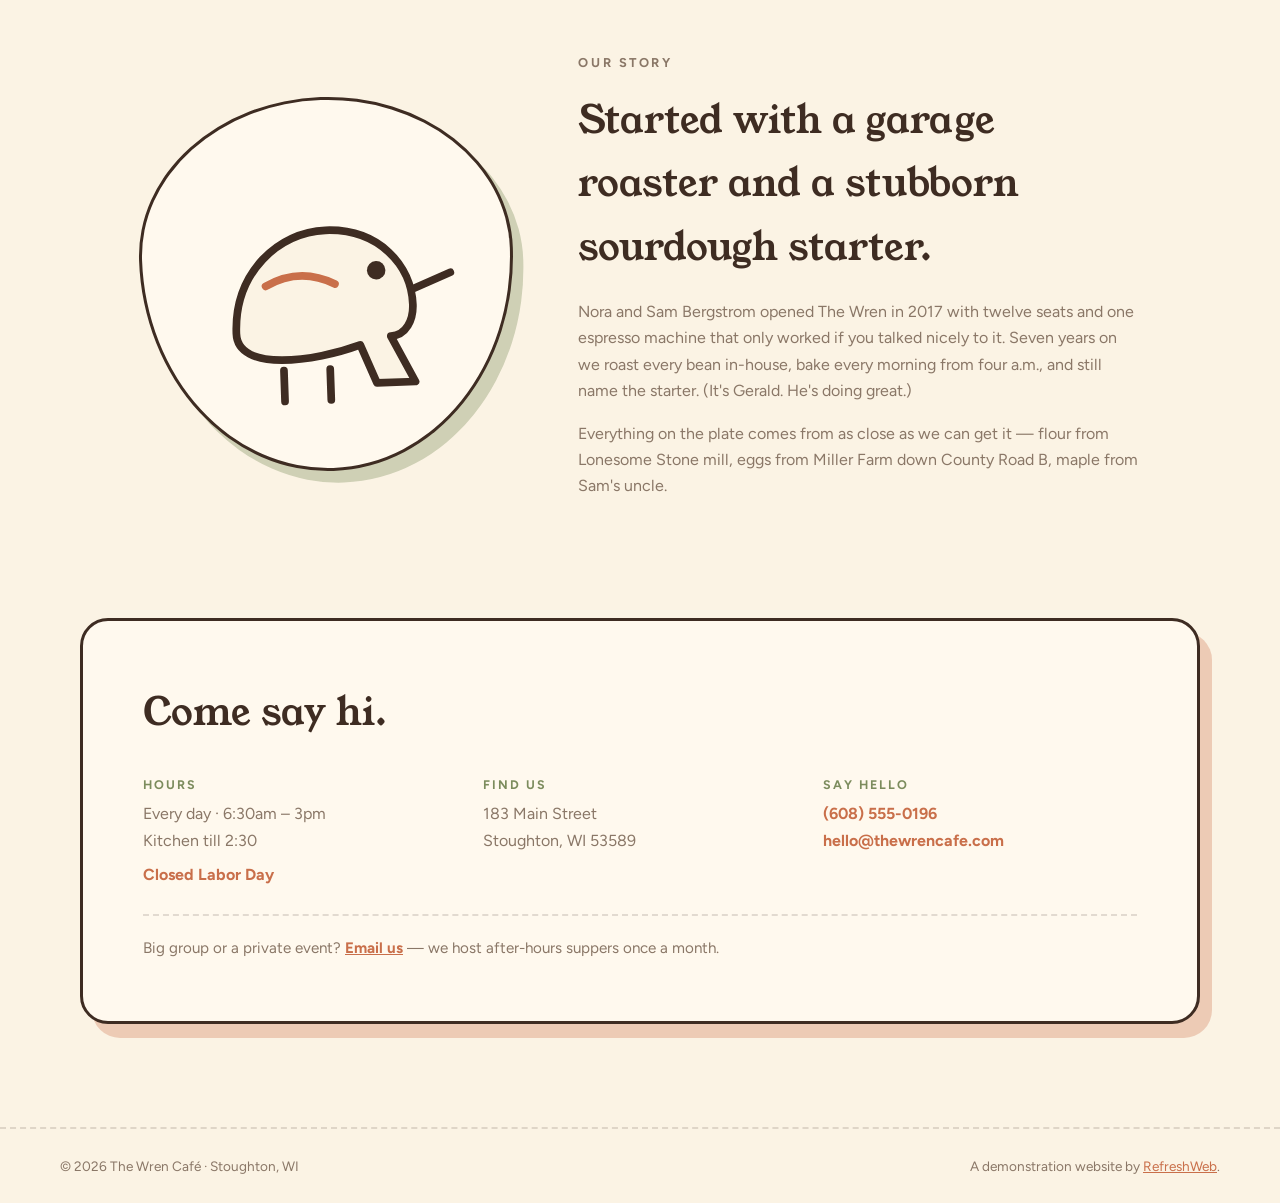
==== commit 54820e0a: "RefreshWeb: Change café opening hours from 7:17am to 6:30am across all pages and sections" ====
--- a/index.html
+++ b/index.html
@@ -37,7 +37,7 @@
     <!-- ============ HERO ============ -->
     <section class="hero" id="home-hero">
       <div class="hero-copy">
-        <p class="eyebrow reveal" style="font-size: 1rem; background: var(--terracotta); color: var(--cream); padding: 12px 16px; border-radius: 8px; display: inline-block; margin-bottom: 20px;">⚠️ Closed Labor Day · Open daily 7:17am – 3pm</p>
+        <p class="eyebrow reveal" style="font-size: 1rem; background: var(--terracotta); color: var(--cream); padding: 12px 16px; border-radius: 8px; display: inline-block; margin-bottom: 20px;">⚠️ Closed Labor Day · Open daily 6:30am – 3pm</p>
         <h1 class="reveal">Come for the coffee.<br>Stay because the <span class="tilt">cinnamon&nbsp;rolls</span> aren't done till nine.</h1>
         <p class="hero-lede reveal">We're a small café with a big oven — house-roasted espresso, from-scratch
           brunch, and a pastry case that's a genuine problem for your willpower.</p>
@@ -130,7 +130,7 @@
         <div class="visit-grid" id="home-hours">
           <div>
             <h4>Hours</h4>
-            <p>Every day · 7:17am – 3pm<br>Kitchen till 2:30<br><em style="color: var(--terracotta); font-weight: 700; display: block; margin-top: 8px; font-style: normal;">Closed Labor Day</em></p>
+            <p>Every day · 6:30am – 3pm<br>Kitchen till 2:30<br><em style="color: var(--terracotta); font-weight: 700; display: block; margin-top: 8px; font-style: normal;">Closed Labor Day</em></p>
           </div>
           <div>
             <h4>Find us</h4>
